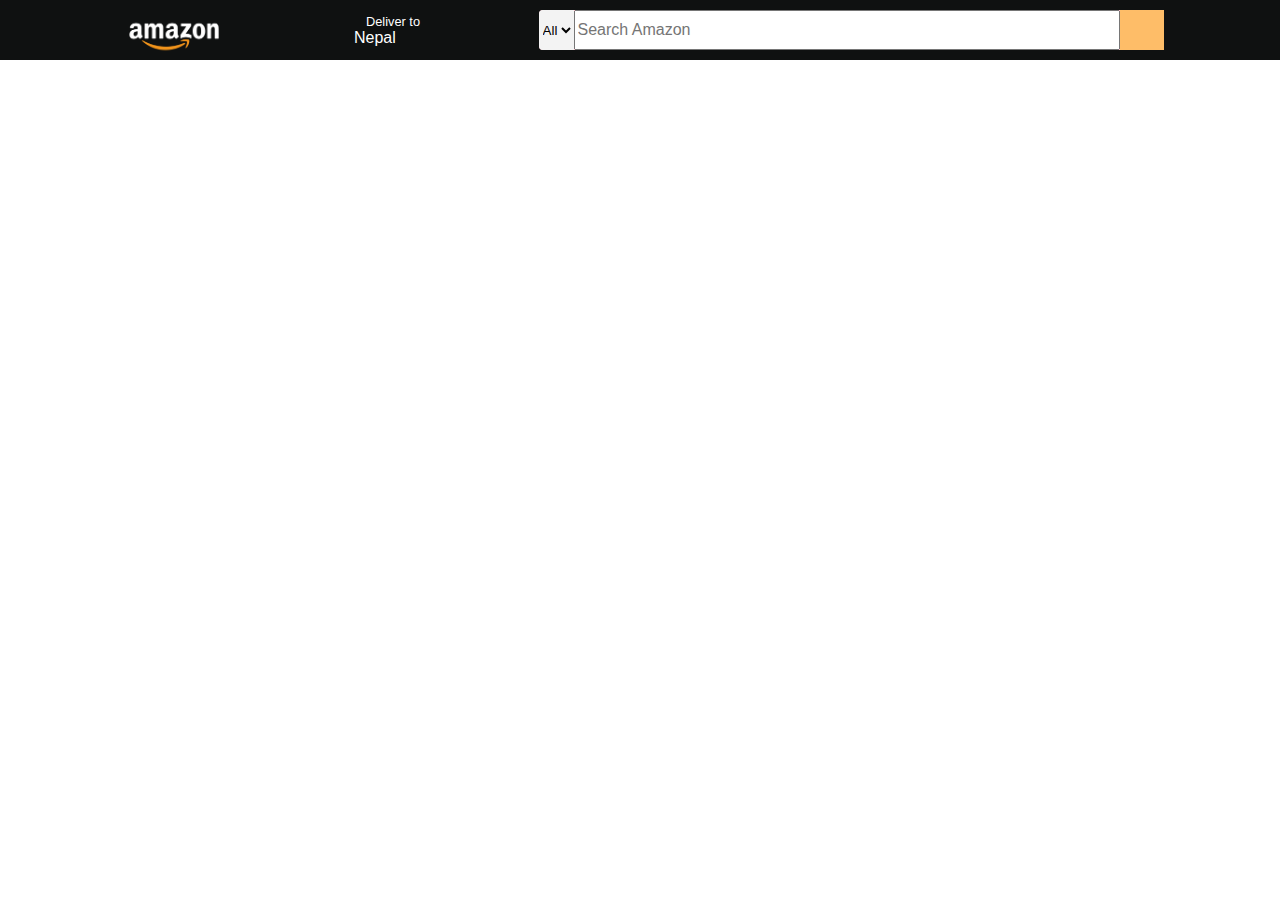
==== home.html @ c98931fc "navbar search task done" ====
<!DOCTYPE html>
<html lang="en">
<head>
    <meta charset="UTF-8">
    <meta name="viewport" content="width=device-width, initial-scale=1.0">
    <title>Amazon</title>
    <link rel="stylesheet" href="https://cdnjs.cloudflare.com/ajax/libs/font-awesome/6.4.2/css/all.min.css" integrity="sha512-z3gLpd7yknf1YoNbCzqRKc4qyor8gaKU1qmn+CShxbuBusANI9QpRohGBreCFkKxLhei6S9CQXFEbbKuqLg0DA==" crossorigin="anonymous" referrerpolicy="no-referrer" />
    <link rel="stylesheet" href="style.css">
</head>
<body>
    <header>
        <div class="navbar">
         <div class="amazon-logo border">
            <div class="logo"></div>

         </div>
         <div class="nav-add border">
           <p class="add-first">Deliver to</p>
           <div class="add-icon">
            <i class="fa-solid fa-location-dot"></i>
            <p class="add-second">Nepal</p>
           </div>
         </div>
         <div class="nav-search">
            <select name="" id="" class="search-select">
                <option value="">All</option>
            </select>
            <input type="text" class="search-input" placeholder="Search Amazon">
            <div class="search-logo">
              <i class="fa-solid fa-magnifying-glass"></i>
            </div>
         </div>
        </div>
    </header>
</body>
</html>
---- style.css ----
* {
    margin: 0;
    border: border-box;
    font-family: Arial;
}

.navbar{
    height: 60px;
    background-color: #0f1111;
    color:white;
    display: flex;
    align-items: center;
    justify-content: space-evenly;
    
}


.amazon-logo{
    height: 50px;
    width: 112px;


}

.logo{
    background-image: url("amazon_logo.png/amazon_logo.png");
    background-size: cover;
    height: 50px;
    width: 100%;
}
.border{
    border: 2px solid transparent;
}
.border:hover{
    border: 2px solid white;
}

/** box2 **/
.add-first{
    font-size: 0.8rem;
    margin-left: 15px;

}
.add-second{
    font-size: 1rem;
    margin-left: 3px;
    
}

.add-icon{
   display: flex;
   align-items: center; 
}

/** box 3  **/
.nav-search{
  display: flex;
  justify-content: space-evenly;
  background-color: pink;
  width: 625px;
  height: 40px;
  border-radius: 4px;
}

.search-select{
    background-color: #f3f3f3;
    text-align: center;
    border-top-left-radius: 4px;
    border-bottom-left-radius: 4px;
    border: none;

}
.search-input{
   width: 100%;
   font-size: 1rem;
}

.search-logo{
    width: 50px;
    display: flex;
    justify-content: center;
    align-items: center;
    font-size: 1.2rem;
    background-color: #febd68;
}
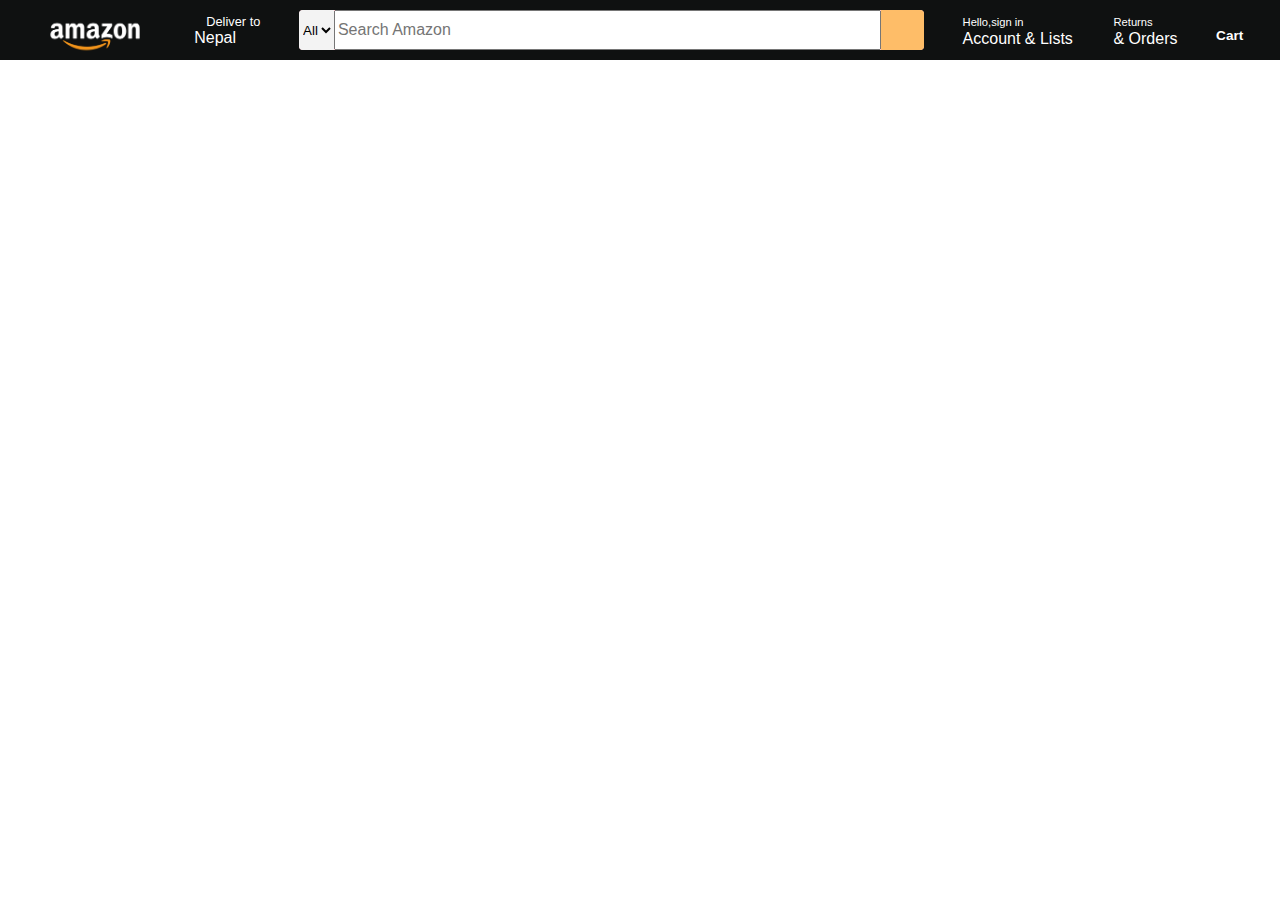
==== commit afd48788: "navbar complete" ====
--- a/home.html
+++ b/home.html
@@ -30,6 +30,20 @@
               <i class="fa-solid fa-magnifying-glass"></i>
             </div>
          </div>
+         <div class="nav-signin border">
+          <p><span>Hello,sign in</span></p>
+          <p class="signin-sec">Account & Lists</p>
+
+         </div>
+         <div class="nav-signin border">
+          <p><span>Returns</span></p>
+          <p class="signin-sec"> & Orders</p>
+
+         </div>
+         <div class="nav-cart">
+          <i class="fa-solid fa-cart-shopping"></i>
+          Cart
+         </div>
         </div>
     </header>
 </body>
--- a/style.css
+++ b/style.css
@@ -13,6 +13,7 @@
     justify-content: space-evenly;
     
 }
+
 
 
 .amazon-logo{
@@ -61,6 +62,9 @@
   height: 40px;
   border-radius: 4px;
 }
+.nav-search:hover{
+    border: 2px solid orange;
+}
 
 .search-select{
     background-color: #f3f3f3;
@@ -82,4 +86,24 @@
     align-items: center;
     font-size: 1.2rem;
     background-color: #febd68;
+    border-top-right-radius: 4px;
+    border-bottom-right-radius: 4px;
+    color: #0f1111;
+
+}
+span{
+ font-size: 0.7rem;
+}
+
+.signin-second{
+   font-size: 0.85rem;
+   font-weight: 700;
+}
+
+.nav-cart i{
+    font-size: 30px;
+}
+.nav-cart {
+    font-size: 0.85rem;
+    font-weight: 700;
 }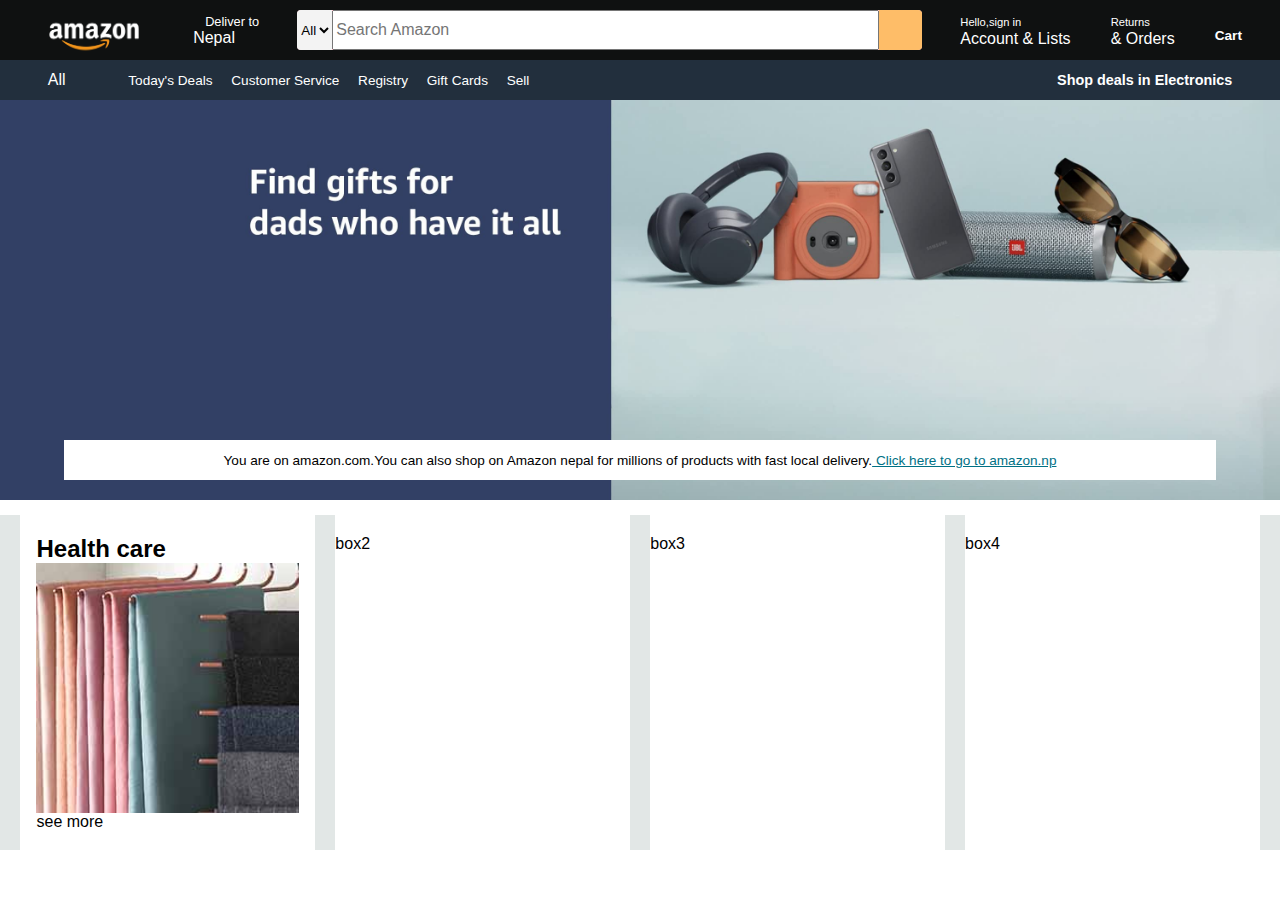
==== commit eaf154eb: "hero space is done" ====
--- a/home.html
+++ b/home.html
@@ -40,11 +40,49 @@
           <p class="signin-sec"> & Orders</p>
 
          </div>
-         <div class="nav-cart">
+         <div class="nav-cart border">
           <i class="fa-solid fa-cart-shopping"></i>
           Cart
          </div>
         </div>
+
+
+        <div class="panel">
+          <div class="panel-all">
+            <i class="fa-solid fa-bars"></i>
+            All
+          </div>
+          <div class="panel-option">
+            <p>Today's Deals</p>
+            <p>Customer Service</p>
+            <p>Registry</p>
+            <p>Gift Cards</p>
+            <p>Sell</p>
+          </div>
+          <div class="panel-deal">
+            Shop deals in Electronics
+          </div>
+        </div>
     </header>
+    <div class="hero-section">
+      <div class="hero-msg">
+        <p>You are on amazon.com.You can also shop on Amazon nepal for millions of products with fast local delivery.<a href="amazon.com"> Click here to go to amazon.np</a></p>
+      </div>
+    </div>
+    <div class="shop-content">
+      
+        <div class="box1 box">
+          <div class="box-all-content">
+            <h2>Health care</h2>
+            <div class="content-img" style="background-image: url('box1_image.jpg/box1_image.jpg');"></div>
+            <p>see more</p>
+          </div>
+        </div>
+      
+      
+      <div class="box1 box">box2</div>
+      <div class="box1 box">box3</div>
+      <div class="box1 box">box4</div>
+    </div>
 </body>
 </html>--- a/style.css
+++ b/style.css
@@ -91,6 +91,7 @@
     color: #0f1111;
 
 }
+/** box 4 **/
 span{
  font-size: 0.7rem;
 }
@@ -100,10 +101,86 @@
    font-weight: 700;
 }
 
+/** box 5 **/
 .nav-cart i{
     font-size: 30px;
 }
+
 .nav-cart {
     font-size: 0.85rem;
     font-weight: 700;
+}
+
+/** panel **/
+
+.panel{
+    height: 40px;
+    background-color: #222f3d;
+    display: flex;
+    color: white;
+    align-items: center;
+    justify-content: space-evenly;
+}
+.panel-option p {
+    display: inline;
+    margin-left: 15px;
+}
+.panel-option{
+    width: 70%;
+    font-size: 0.85rem;
+
+}
+.panel-deal{
+    font-size: 0.9rem;
+    font-weight: 700;
+}
+
+/**  hero sections **/
+.hero-section{
+    background-size: cover;
+    display: flex;
+    justify-content: center;
+    align-items: flex-end;
+    height: 400px;
+    background-image: url("hero_image.jpg/hero_image.jpg");
+}
+.hero-msg{
+    height: 40px;
+    color: black;
+    background-color: white;
+    display: flex;
+    align-items: center;
+    justify-content: center;
+    font-size: 0.85rem;
+    width: 90%;
+    margin-bottom: 20px;
+}
+.hero-msg a {
+    color: #007185;
+    font-size: 0.85rem;
+}
+
+/** shop content **/
+
+.shop-content{
+    display: flex;
+    justify-content: space-evenly;
+    background-color: #e2e7e6;
+    margin-top: 15px;
+}
+.box{
+    
+    height: 300px;
+    width: 23%;
+    background-color: white;
+    padding: 20px 0px 15px;
+  
+}
+.content-img{
+    height: 250px;
+    background-size: cover;
+}
+.box-all-content{
+    margin-left: 1rem;
+    margin-right: 1rem;
 }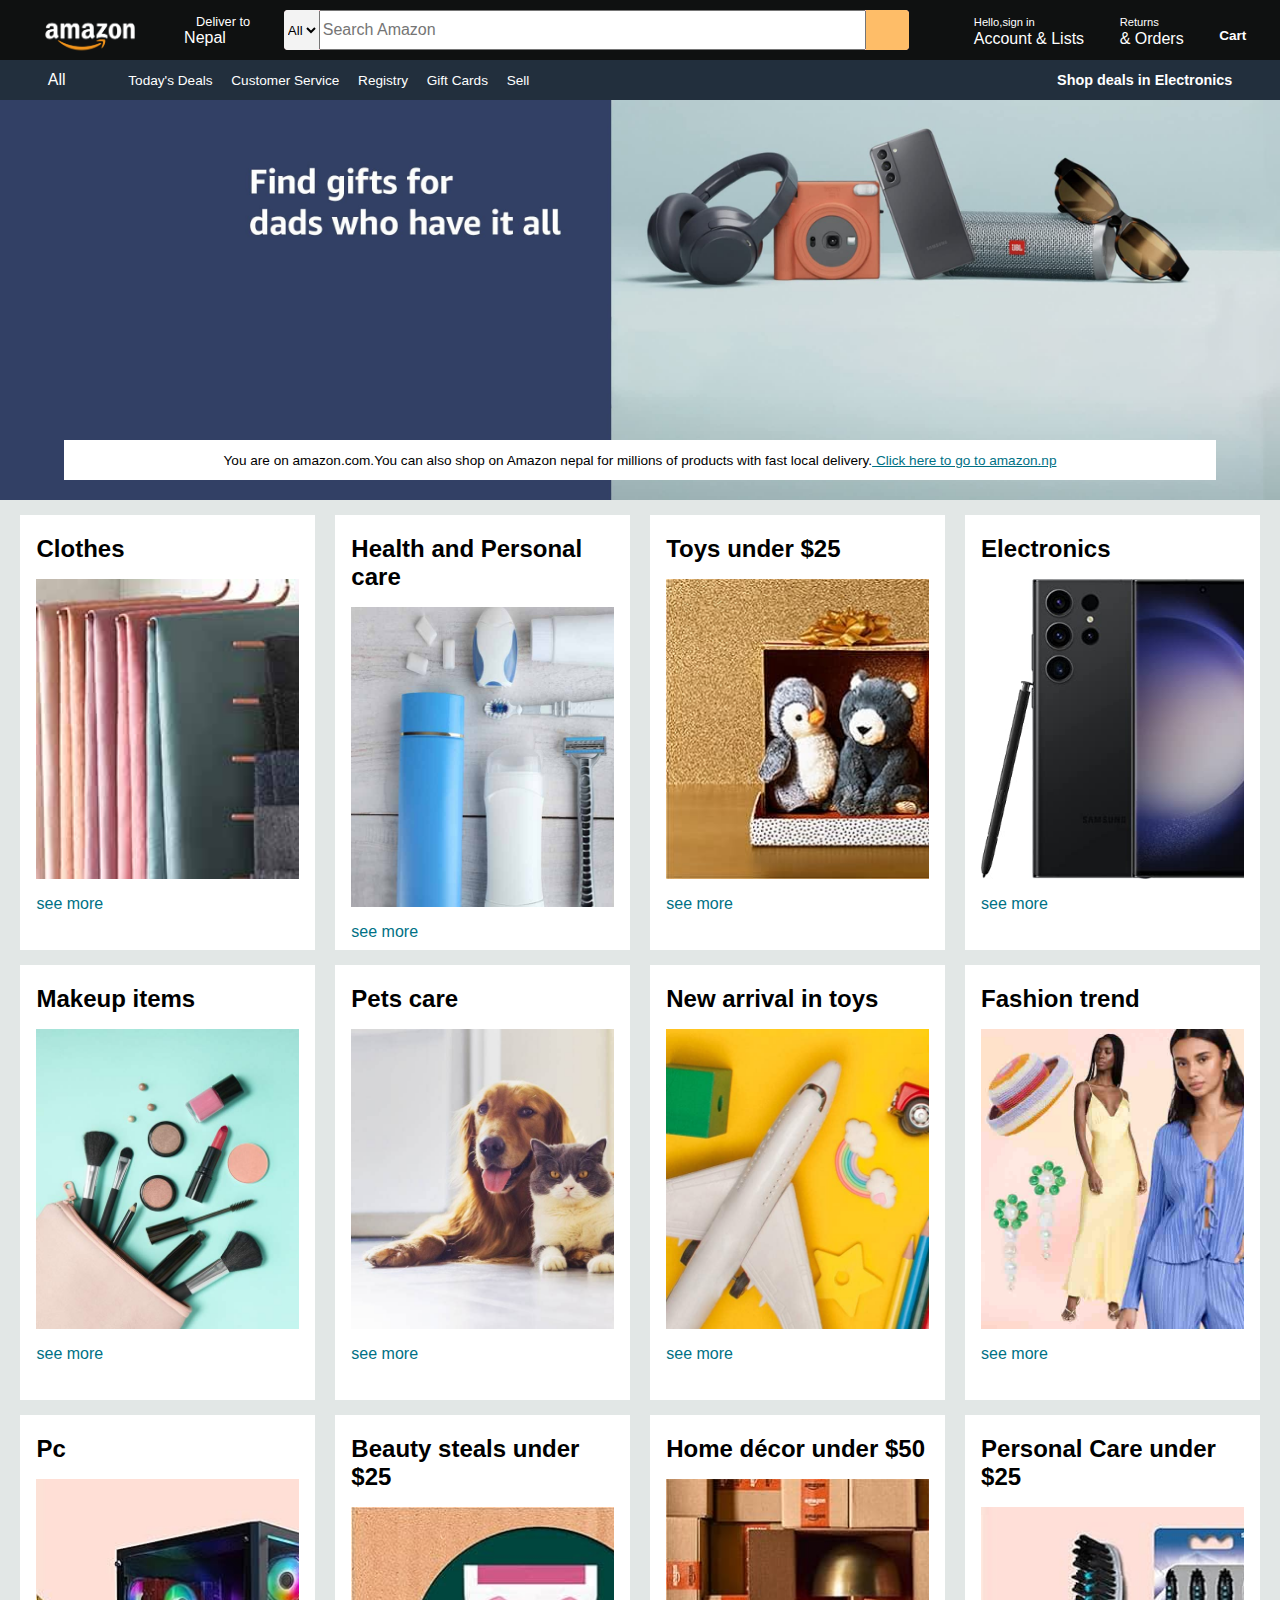
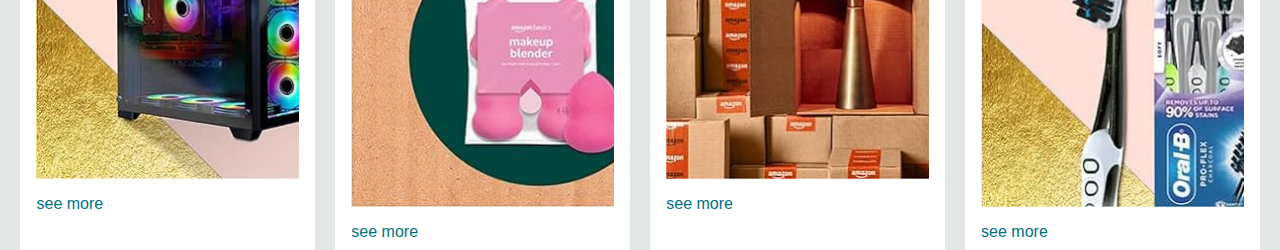
==== commit b89e9d6a: "body part done" ====
--- a/home.html
+++ b/home.html
@@ -29,6 +29,9 @@
             <div class="search-logo">
               <i class="fa-solid fa-magnifying-glass"></i>
             </div>
+         </div>
+         <div class="flag">
+
          </div>
          <div class="nav-signin border">
           <p><span>Hello,sign in</span></p>
@@ -73,16 +76,90 @@
       
         <div class="box1 box">
           <div class="box-all-content">
-            <h2>Health care</h2>
+            <h2>Clothes</h2>
             <div class="content-img" style="background-image: url('box1_image.jpg/box1_image.jpg');"></div>
             <p>see more</p>
           </div>
         </div>
       
       
-      <div class="box1 box">box2</div>
-      <div class="box1 box">box3</div>
-      <div class="box1 box">box4</div>
+      <div class="box1 box">
+        <div class="box-all-content">
+          <h2>Health and Personal  care</h2>
+          <div class="content-img" style="background-image: url('box2_image.jpg/box2_image.jpg');"></div>
+          <p>see more</p>
+        </div>
+      </div>
+      <div class="box1 box">
+        <div class="box-all-content">
+          <h2>Toys under $25</h2>
+          <div class="content-img" style="background-image: url('box3_image.jpg');"></div>
+          <p>see more</p>
+        </div>
+      </div>
+      <div class="box1 box">
+        <div class="box-all-content">
+          <h2>Electronics</h2>
+          <div class="content-img" style="background-image: url('box4_image.jpg/box4_image.jpg');"></div>
+          <p>see more</p>
+        </div>
+      </div>
+      <div class="box1 box">
+        <div class="box-all-content">
+          <h2>Makeup items</h2>
+          <div class="content-img" style="background-image: url('box5_image.jpg/box5_image.jpg');"></div>
+          <p>see more</p>
+        </div>
+      </div>
+      <div class="box1 box">
+        <div class="box-all-content">
+          <h2>Pets care</h2>
+          <div class="content-img" style="background-image: url('box6_image.jpg/box6_image.jpg');"></div>
+          <p>see more</p>
+        </div>
+      </div>
+      <div class="box1 box">
+        <div class="box-all-content">
+          <h2>New arrival in toys</h2>
+          <div class="content-img" style="background-image: url('box7_image.jpg/box7_image.jpg');"></div>
+          <p>see more</p>
+        </div>
+      </div>
+      <div class="box1 box">
+        <div class="box-all-content">
+          <h2>Fashion trend</h2>
+          <div class="content-img" style="background-image: url('box8_image.jpg/box8_image.jpg');"></div>
+          <p>see more</p>
+        </div>
+      </div>
+      <div class="box1 box">
+        <div class="box-all-content">
+          <h2>Pc</h2>
+          <div class="content-img" style="background-image: url('box9_image.jpg');"></div>
+          <p>see more</p>
+        </div>
+      </div>
+      <div class="box1 box">
+        <div class="box-all-content">
+          <h2>Beauty steals under $25</h2>
+          <div class="content-img" style="background-image: url('box10_image.jpg');"></div>
+          <p>see more</p>
+        </div>
+      </div>
+      <div class="box1 box">
+        <div class="box-all-content">
+          <h2>Home décor under $50</h2>
+          <div class="content-img" style="background-image: url('box11_image.jpg');"></div>
+          <p>see more</p>
+        </div>
+      </div>
+      <div class="box1 box">
+        <div class="box-all-content">
+          <h2>Personal Care under $25</h2>
+          <div class="content-img" style="background-image: url('box12_image.jpg');"></div>
+          <p>see more</p>
+        </div>
+      </div>
     </div>
 </body>
 </html>--- a/style.css
+++ b/style.css
@@ -164,23 +164,30 @@
 
 .shop-content{
     display: flex;
+    flex-wrap: wrap;
     justify-content: space-evenly;
     background-color: #e2e7e6;
-    margin-top: 15px;
+    
 }
 .box{
     
-    height: 300px;
+    height: 400px;
     width: 23%;
     background-color: white;
     padding: 20px 0px 15px;
+    margin-top: 15px;
   
 }
 .content-img{
-    height: 250px;
+    height: 300px;
     background-size: cover;
+    margin-top: 1rem;
+    margin-bottom: 1rem;
 }
 .box-all-content{
     margin-left: 1rem;
     margin-right: 1rem;
+}
+.box-all-content p{
+    color: #007185;
 }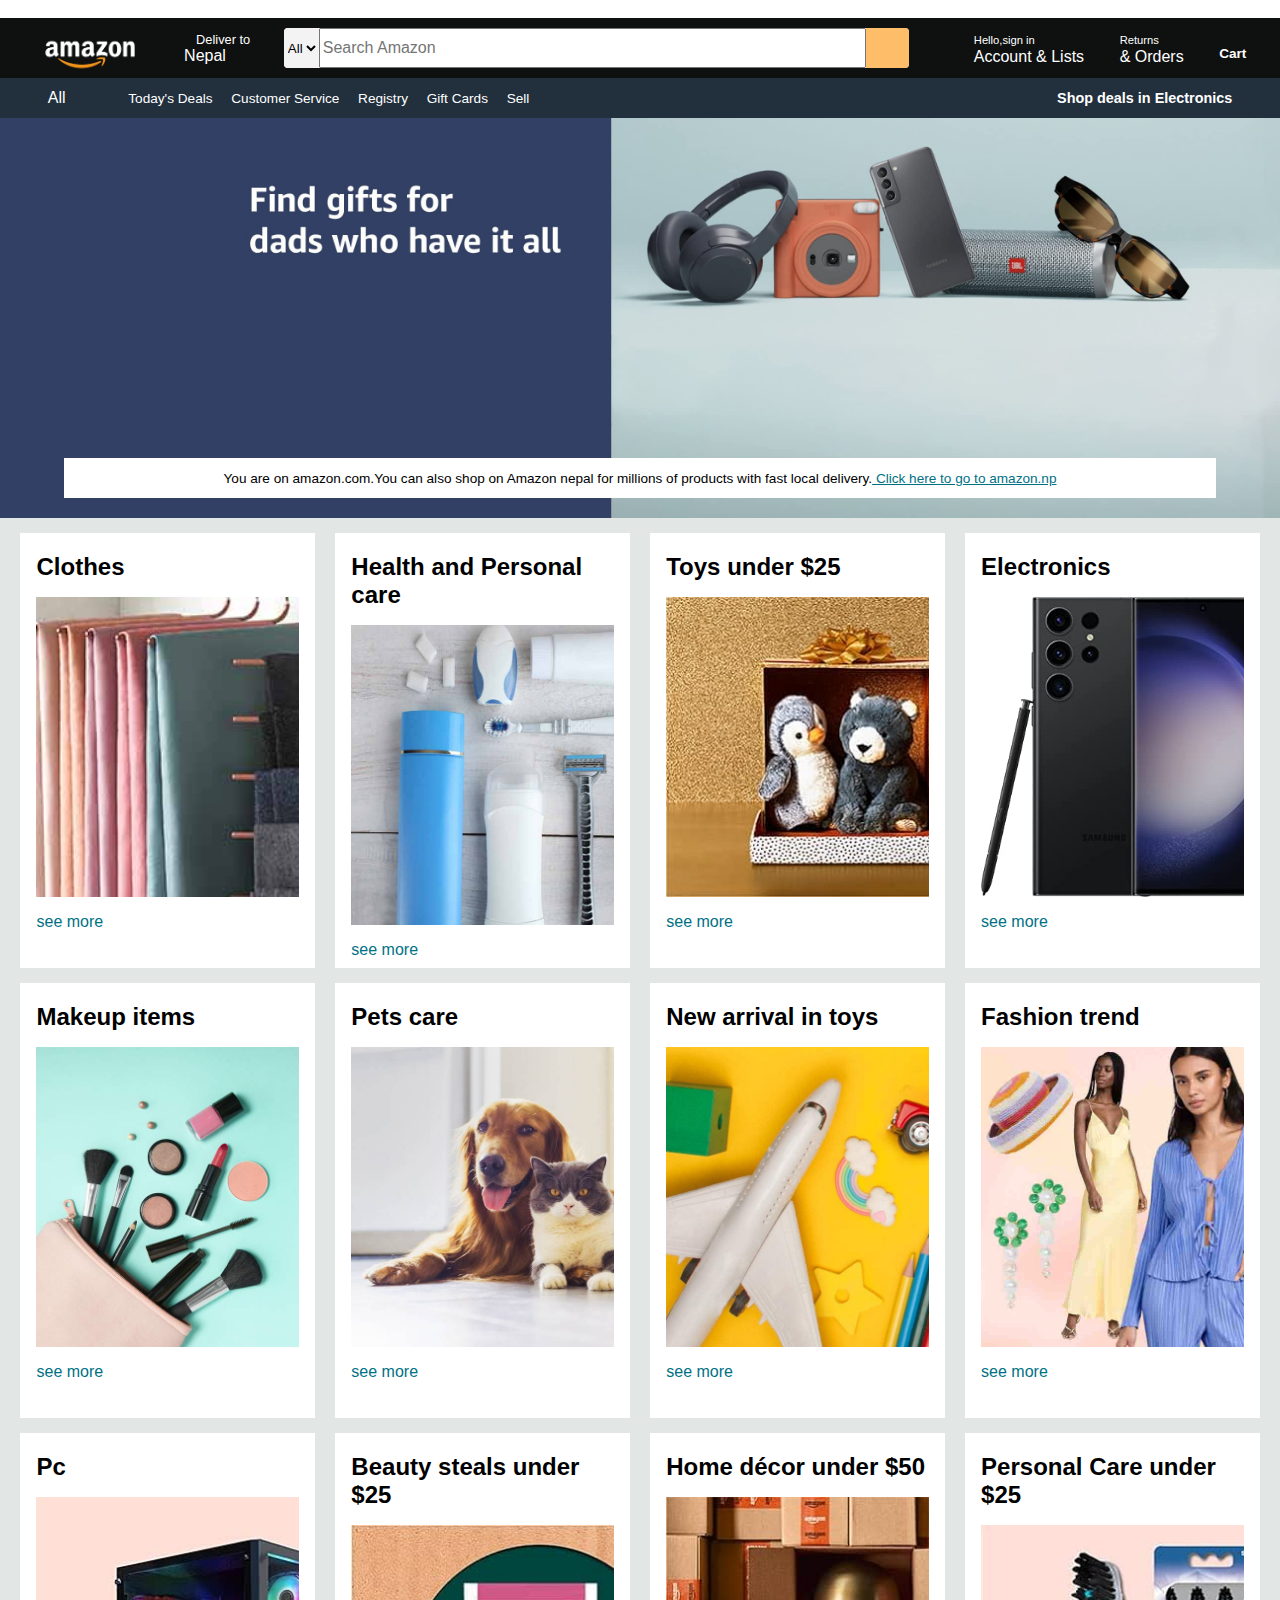
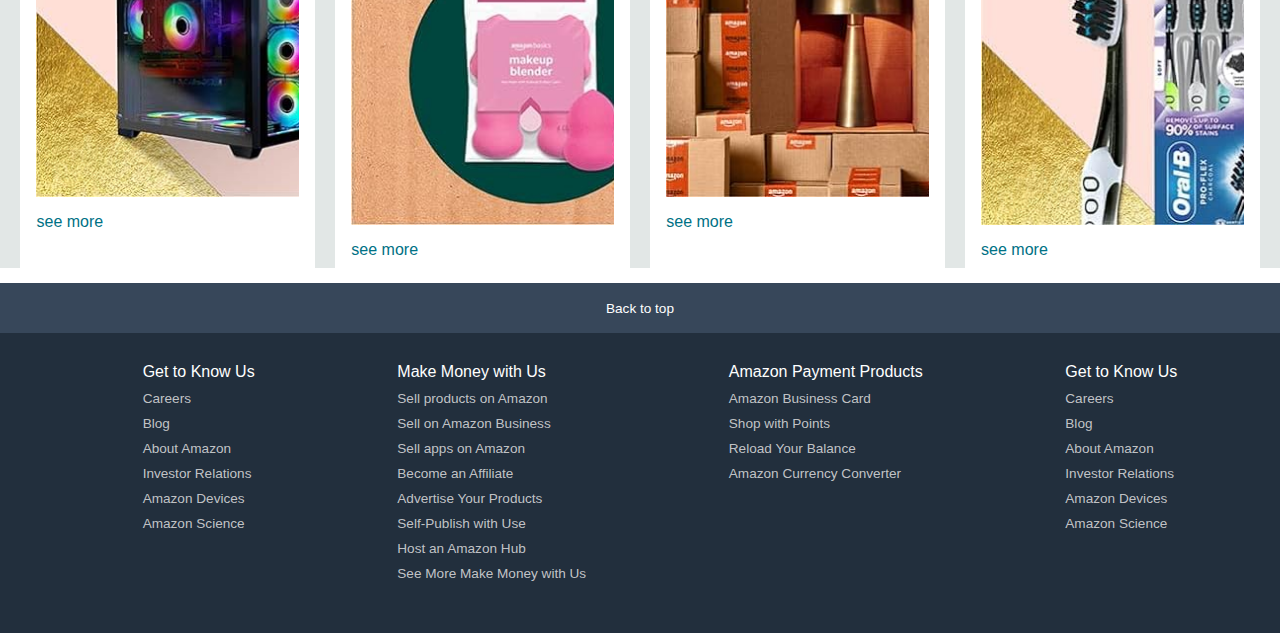
==== commit 072fdcc3: "footer is done" ====
--- a/home.html
+++ b/home.html
@@ -7,7 +7,7 @@
     <link rel="stylesheet" href="https://cdnjs.cloudflare.com/ajax/libs/font-awesome/6.4.2/css/all.min.css" integrity="sha512-z3gLpd7yknf1YoNbCzqRKc4qyor8gaKU1qmn+CShxbuBusANI9QpRohGBreCFkKxLhei6S9CQXFEbbKuqLg0DA==" crossorigin="anonymous" referrerpolicy="no-referrer" />
     <link rel="stylesheet" href="style.css">
 </head>
-<body>
+<br>
     <header>
         <div class="navbar">
          <div class="amazon-logo border">
@@ -161,5 +161,84 @@
         </div>
       </div>
     </div>
+    
+     
+    <footer >
+      <div class="foot-panel1">
+        Back to top
+      </div>
+      <div class="foot-panel2">
+        <ul>
+          <p>Get to Know Us</p>
+          <a >Careers</a>
+          <a >  Blog</a>
+          <a >About Amazon</a>
+          <a >Investor Relations</a>
+          <a >Amazon Devices</a>
+          <a >Amazon Science</a>
+      
+
+
+
+
+        </ul>
+        <ul>
+          <p> Make Money with Us</p>
+          <a >Sell products on Amazon</a>
+          <a >   Sell on Amazon Business</a>
+          <a > Sell apps on Amazon</a>
+          <a >Become an Affiliate</a>
+          <a >Advertise Your Products</a>
+          <a >Self-Publish with Use</a>
+          <a >Host an Amazon Hub</a>
+          <a >See More Make Money with Us</a>
+       
+          
+         
+         
+          
+          
+          
+        
+          
+
+
+
+
+        </ul>
+        
+        <ul>
+          <p> Amazon Payment Products</p>
+          <a >Amazon Business Card</a>
+          <a >  Shop with Points</a>
+          <a >Reload Your Balance</a>
+          <a > Amazon Currency Converter</a>
+      
+         
+          
+          
+          
+         
+
+
+
+        </ul>
+        <ul>
+          <p>Get to Know Us</p>
+          <a >Careers</a>
+          <a >  Blog</a>
+          <a >About Amazon</a>
+          <a >Investor Relations</a>
+          <a >Amazon Devices</a>
+          <a >Amazon Science</a>
+      
+
+
+
+
+        </ul>
+      </div>
+      
+    </footer>
 </body>
 </html>--- a/style.css
+++ b/style.css
@@ -190,4 +190,56 @@
 }
 .box-all-content p{
     color: #007185;
-}+}
+
+
+.upinside{
+    margin-top: 15px;
+    height: 125px;
+    width: 90%;
+    background-color: white;
+    border: 1px solid rgba(156, 143, 143, 0.742);
+    display: flex;
+    align-items: center;
+    justify-content: center;
+    
+}
+
+
+/**  footer **/
+
+footer{
+    margin-top: 15px;
+}
+.foot-panel1{
+    background-color: #37475a;
+    height: 50px;
+    color: white;
+    font-size: 0.85rem;
+    display: flex;
+    justify-content: center;
+    align-items: center;
+}
+
+.foot-panel2{
+    background-color: #222f3d;
+    color: white;
+    height: 300px;
+    display: flex;
+    justify-content: space-evenly;
+    
+}
+ul{
+    margin-top: 30px;
+}
+ul p{
+    font-weight: 100;
+}
+
+ul a{
+    display: block;
+    color: #dddd;
+    font-size: 0.85rem;
+    margin-top: 10px;
+}
+
